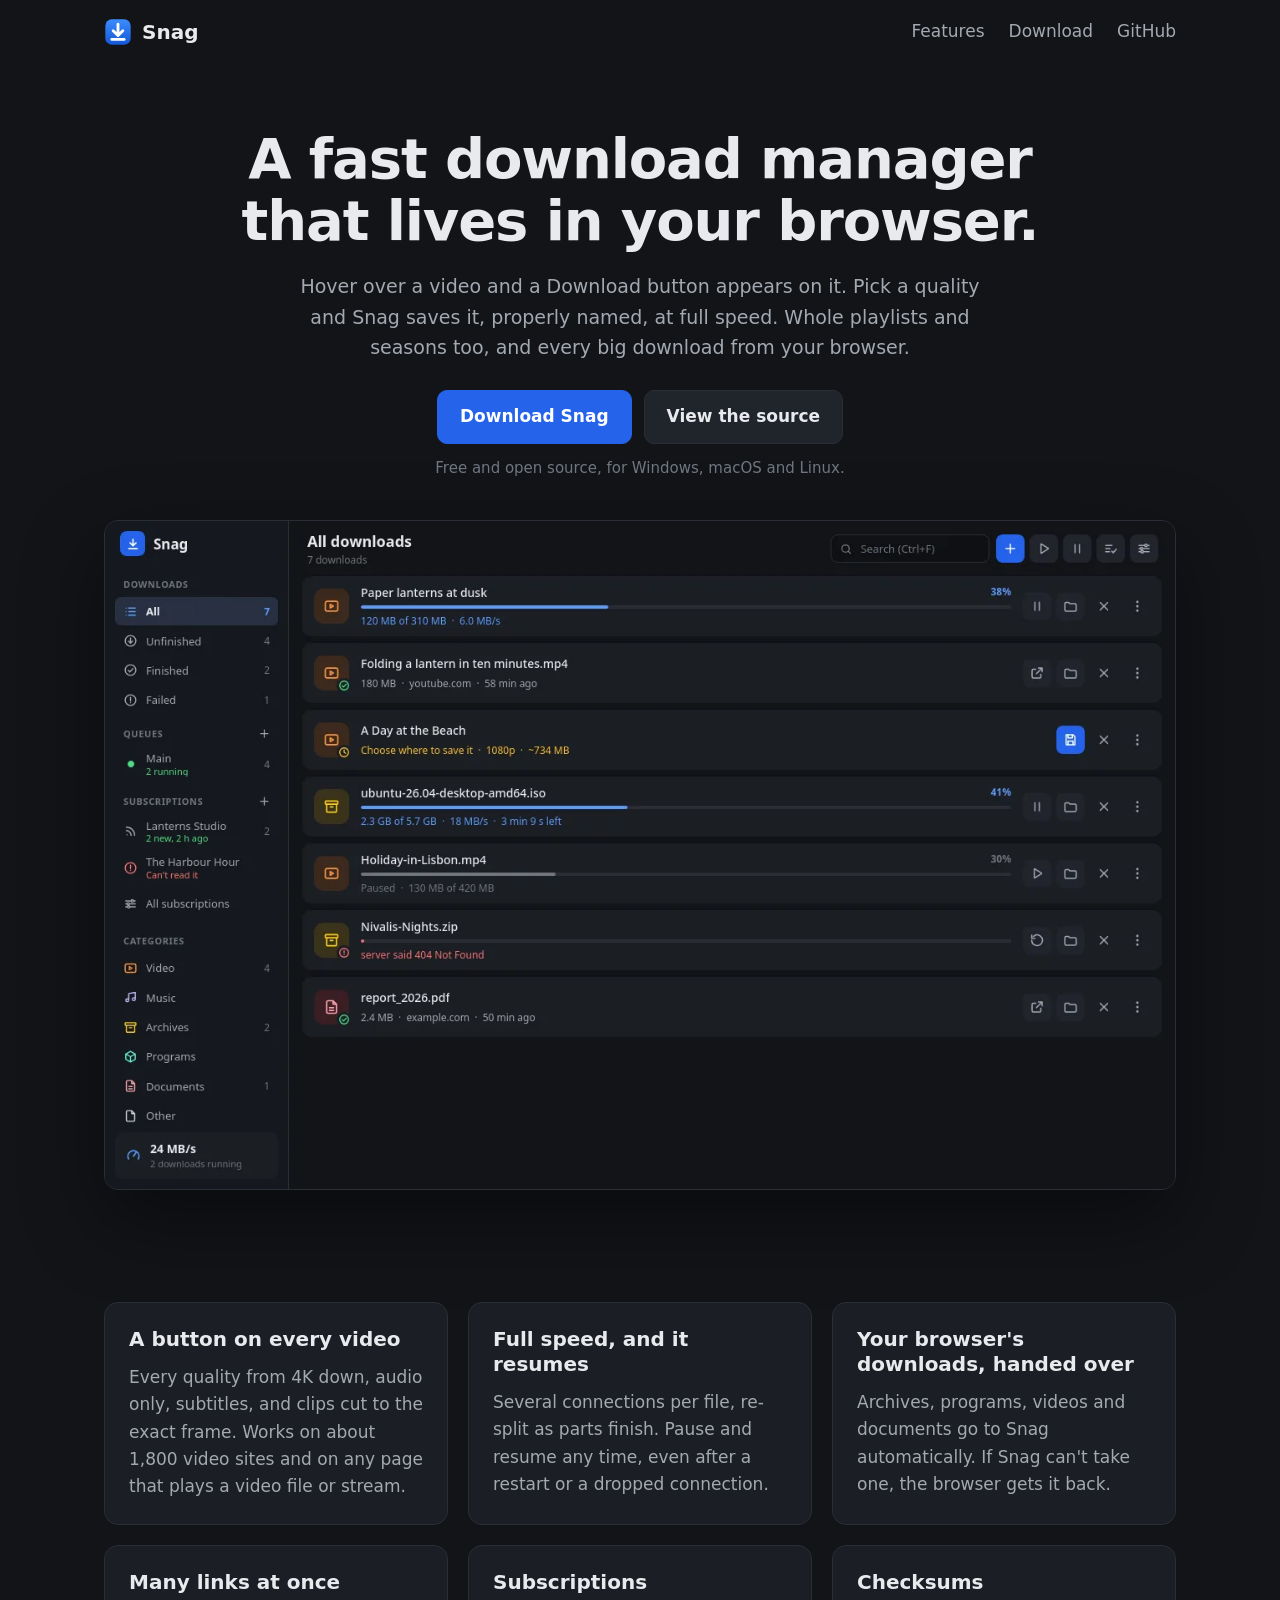
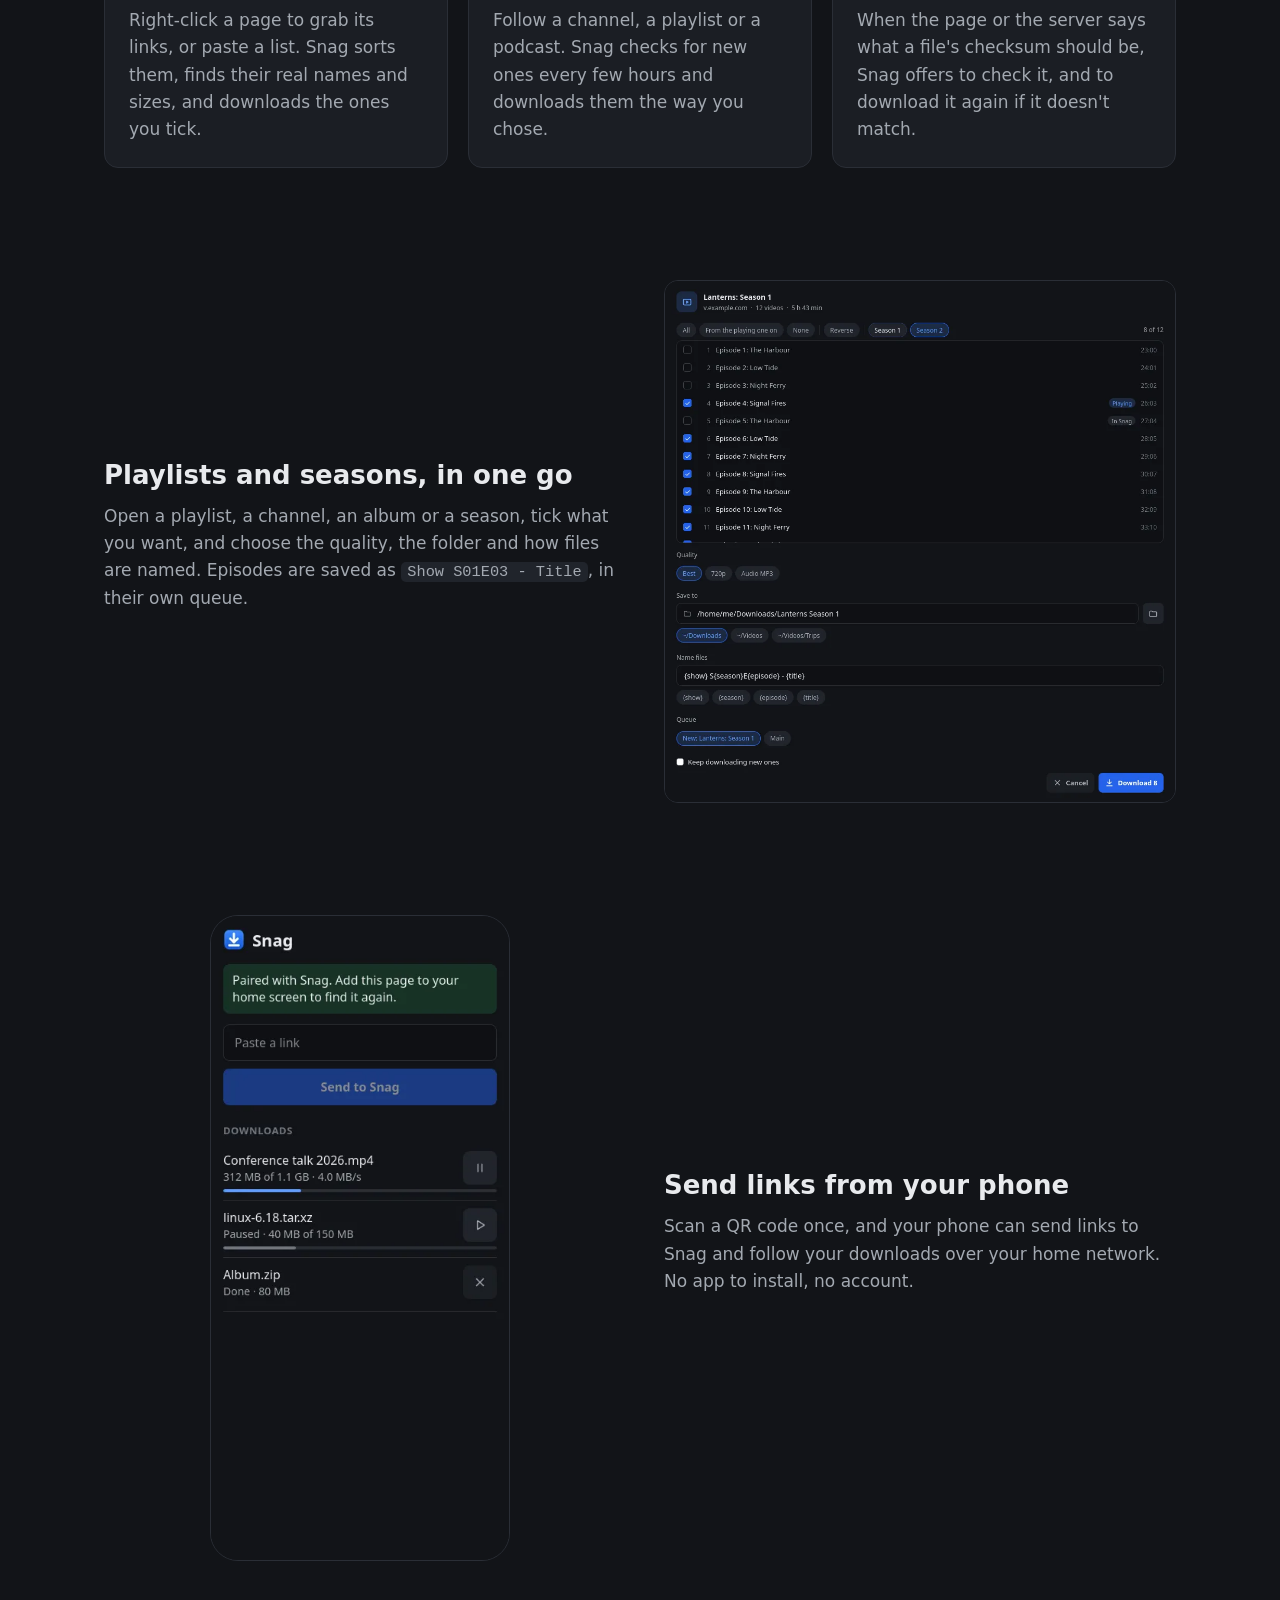
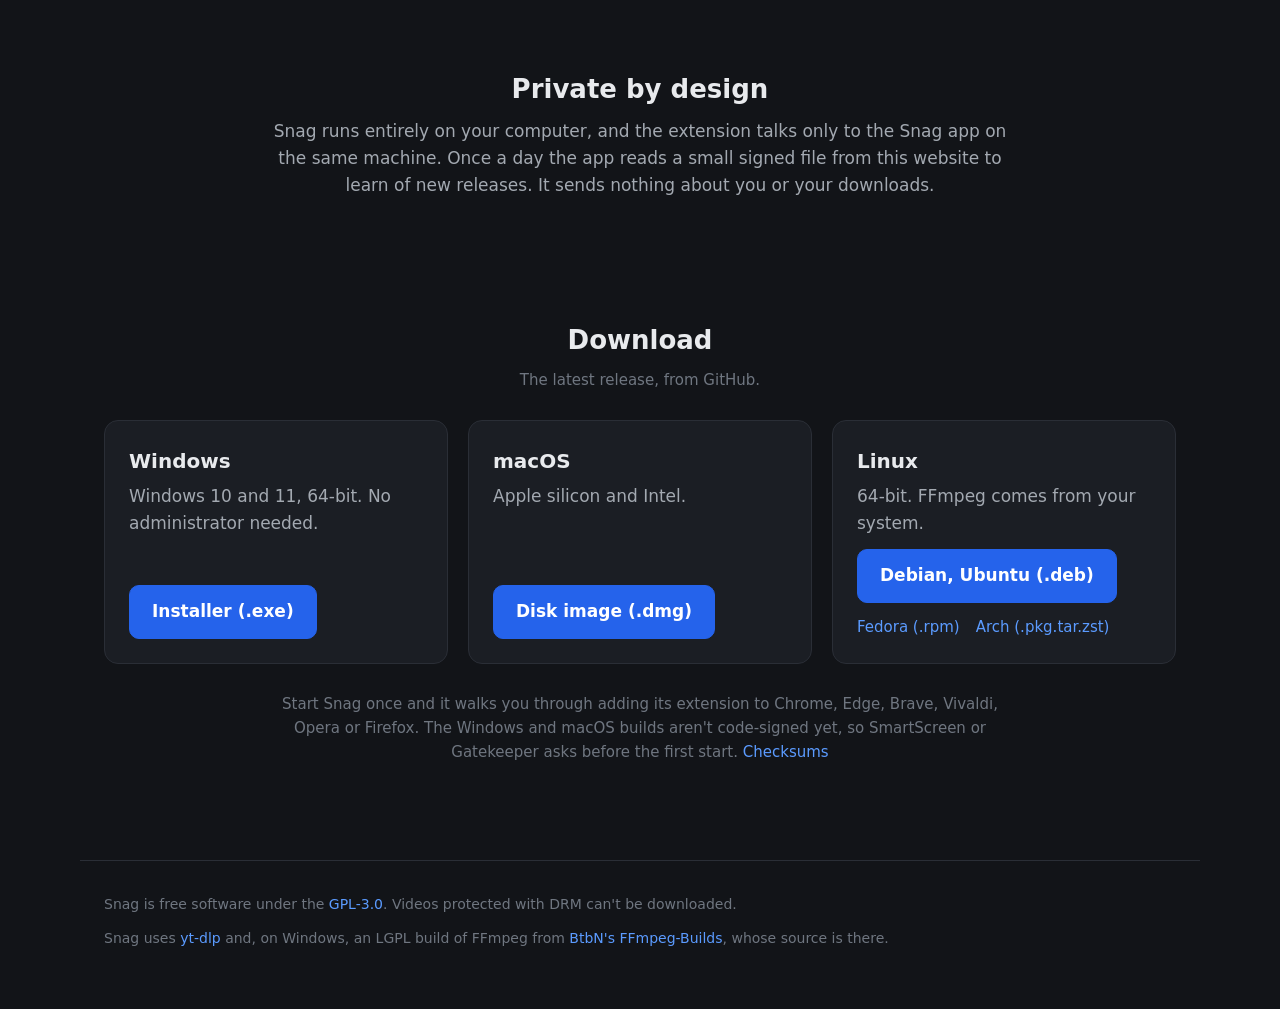
==== index.html @ f0775fe5 "snagdl.com: Snag's website, one static page for Cloudflare Pages" ====
<!doctype html>
<html lang="en">
  <head>
    <meta charset="utf-8" />
    <meta name="viewport" content="width=device-width, initial-scale=1" />
    <title>Snag: a fast download manager that lives in your browser</title>
    <meta
      name="description"
      content="Snag adds a Download button to videos, downloads whole playlists and seasons, and takes over big downloads from your browser. Free and open source, for Windows, macOS and Linux."
    />
    <meta name="theme-color" content="#121418" />
    <meta property="og:title" content="Snag" />
    <meta property="og:description" content="A fast download manager that lives in your browser." />
    <meta property="og:image" content="https://snagdl.com/img/app.webp" />
    <meta property="og:url" content="https://snagdl.com/" />
    <link rel="icon" href="/img/icon.svg" type="image/svg+xml" />
    <link rel="apple-touch-icon" href="/img/icon.png" />
    <link rel="stylesheet" href="/style.css" />
    <script src="/download.js" defer></script>
  </head>
  <body>
    <header class="top">
      <a class="brand" href="/"><img src="/img/icon.svg" alt="" width="28" height="28" />Snag</a>
      <nav>
        <a href="#features">Features</a>
        <a href="#download">Download</a>
        <a href="https://github.com/Roham1299/snag">GitHub</a>
      </nav>
    </header>

    <main>
      <section class="hero">
        <h1>A fast download manager that lives in your browser.</h1>
        <p class="lead">
          Hover over a video and a Download button appears on it. Pick a quality and Snag saves it,
          properly named, at full speed. Whole playlists and seasons too, and every big download
          from your browser.
        </p>
        <div class="cta">
          <a class="button primary" id="get" href="#download">Download Snag</a>
          <a class="button" href="https://github.com/Roham1299/snag">View the source</a>
        </div>
        <p class="small" id="get-note">Free and open source, for Windows, macOS and Linux.</p>
        <img
          class="shot"
          src="/img/app.webp"
          width="1280"
          height="800"
          alt="Snag's window: downloads with their progress, queues, subscriptions and categories"
        />
      </section>

      <section id="features" class="features">
        <article>
          <h2>A button on every video</h2>
          <p>
            Every quality from 4K down, audio only, subtitles, and clips cut to the exact frame.
            Works on about 1,800 video sites and on any page that plays a video file or stream.
          </p>
        </article>
        <article>
          <h2>Full speed, and it resumes</h2>
          <p>
            Several connections per file, re-split as parts finish. Pause and resume any time,
            even after a restart or a dropped connection.
          </p>
        </article>
        <article>
          <h2>Your browser's downloads, handed over</h2>
          <p>
            Archives, programs, videos and documents go to Snag automatically. If Snag can't take
            one, the browser gets it back.
          </p>
        </article>
        <article>
          <h2>Many links at once</h2>
          <p>
            Right-click a page to grab its links, or paste a list. Snag sorts them, finds their real
            names and sizes, and downloads the ones you tick.
          </p>
        </article>
        <article>
          <h2>Subscriptions</h2>
          <p>
            Follow a channel, a playlist or a podcast. Snag checks for new ones every few hours and
            downloads them the way you chose.
          </p>
        </article>
        <article>
          <h2>Checksums</h2>
          <p>
            When the page or the server says what a file's checksum should be, Snag offers to check
            it, and to download it again if it doesn't match.
          </p>
        </article>
      </section>

      <section class="split">
        <div>
          <h2>Playlists and seasons, in one go</h2>
          <p>
            Open a playlist, a channel, an album or a season, tick what you want, and choose the
            quality, the folder and how files are named. Episodes are saved as
            <code>Show S01E03 - Title</code>, in their own queue.
          </p>
        </div>
        <img
          src="/img/playlist.webp"
          width="980"
          height="1000"
          loading="lazy"
          alt="The Download playlist window: episodes ticked, quality, folder and file names"
        />
      </section>

      <section class="split reverse">
        <div>
          <h2>Send links from your phone</h2>
          <p>
            Scan a QR code once, and your phone can send links to Snag and follow your downloads
            over your home network. No app to install, no account.
          </p>
        </div>
        <img
          class="phone"
          src="/img/phone.webp"
          width="390"
          height="844"
          loading="lazy"
          alt="Snag's phone page: a box to paste a link, and the downloads with their progress"
        />
      </section>

      <section class="private">
        <h2>Private by design</h2>
        <p>
          Snag runs entirely on your computer, and the extension talks only to the Snag app on the
          same machine. Once a day the app reads a small signed file from this website to learn of
          new releases. It sends nothing about you or your downloads.
        </p>
      </section>

      <section id="download" class="download">
        <h2>Download</h2>
        <p class="small" id="version">The latest release, from GitHub.</p>
        <div class="platforms">
          <div class="platform">
            <h3>Windows</h3>
            <p>Windows 10 and 11, 64-bit. No administrator needed.</p>
            <a class="button primary" data-asset="windows" href="https://github.com/Roham1299/snag/releases/latest">Installer (.exe)</a>
          </div>
          <div class="platform">
            <h3>macOS</h3>
            <p>Apple silicon and Intel.</p>
            <a class="button primary" data-asset="macos" href="https://github.com/Roham1299/snag/releases/latest">Disk image (.dmg)</a>
          </div>
          <div class="platform">
            <h3>Linux</h3>
            <p>64-bit. FFmpeg comes from your system.</p>
            <a class="button primary" data-asset="deb" href="https://github.com/Roham1299/snag/releases/latest">Debian, Ubuntu (.deb)</a>
            <div class="more">
              <a data-asset="rpm" href="https://github.com/Roham1299/snag/releases/latest">Fedora (.rpm)</a>
              <a data-asset="arch" href="https://github.com/Roham1299/snag/releases/latest">Arch (.pkg.tar.zst)</a>
            </div>
          </div>
        </div>
        <p class="small">
          Start Snag once and it walks you through adding its extension to Chrome, Edge, Brave,
          Vivaldi, Opera or Firefox. The Windows and macOS builds aren't code-signed yet, so
          SmartScreen or Gatekeeper asks before the first start.
          <a id="sums" href="https://github.com/Roham1299/snag/releases/latest">Checksums</a>
        </p>
      </section>
    </main>

    <footer>
      <p>
        Snag is free software under the
        <a href="https://github.com/Roham1299/snag/blob/main/LICENSE">GPL-3.0</a>. Videos protected
        with DRM can't be downloaded.
      </p>
      <p>
        Snag uses <a href="https://github.com/yt-dlp/yt-dlp">yt-dlp</a> and, on Windows, an LGPL
        build of FFmpeg from
        <a href="https://github.com/BtbN/FFmpeg-Builds">BtbN's FFmpeg-Builds</a>, whose source is
        there.
      </p>
    </footer>
  </body>
</html>
---- style.css ----
:root {
  --background: #121418;
  --surface: #1b1e24;
  --raised: #20242b;
  --raised-hover: #2a2f37;
  --border: #2a2e36;
  --text: #e8eaed;
  --text-dim: #a3a9b1;
  --text-faint: #6f7680;
  --accent: #5b9bff;
  --accent-strong: #2563eb;
  --accent-hover: #3473f0;
  --radius: 10px;
  color-scheme: dark;
}

* {
  box-sizing: border-box;
}

html {
  scroll-behavior: smooth;
}

body {
  margin: 0;
  background: var(--background);
  color: var(--text);
  font:
    17px / 1.6 "Inter Variable",
    Inter,
    system-ui,
    -apple-system,
    "Segoe UI",
    sans-serif;
  -webkit-font-smoothing: antialiased;
}

a {
  color: var(--accent);
  text-decoration: none;
}

a:hover {
  text-decoration: underline;
}

code {
  padding: 1px 6px;
  border-radius: 5px;
  background: var(--raised);
  font-size: 0.9em;
}

img {
  max-width: 100%;
  height: auto;
}

.top {
  position: sticky;
  top: 0;
  z-index: 1;
  display: flex;
  align-items: center;
  justify-content: space-between;
  max-width: 1120px;
  margin: 0 auto;
  padding: 16px 24px;
  background: var(--background);
}

.brand {
  display: flex;
  align-items: center;
  gap: 10px;
  color: var(--text);
  font-size: 20px;
  font-weight: 700;
}

.brand:hover {
  text-decoration: none;
}

nav {
  display: flex;
  gap: 24px;
}

nav a {
  color: var(--text-dim);
}

main {
  max-width: 1120px;
  margin: 0 auto;
  padding: 0 24px;
}

section {
  padding: 56px 0;
}

h1 {
  max-width: 820px;
  margin: 0 auto 20px;
  font-size: clamp(34px, 5.5vw, 56px);
  line-height: 1.1;
  letter-spacing: -0.02em;
}

h2 {
  margin: 0 0 12px;
  font-size: 26px;
  line-height: 1.25;
}

h3 {
  margin: 0 0 6px;
  font-size: 20px;
}

p {
  margin: 0 0 12px;
  color: var(--text-dim);
}

.hero {
  padding-top: 64px;
  text-align: center;
}

.lead {
  max-width: 680px;
  margin: 0 auto 28px;
  font-size: 19px;
}

.cta {
  display: flex;
  flex-wrap: wrap;
  justify-content: center;
  gap: 12px;
  margin-bottom: 12px;
}

.button {
  display: inline-block;
  padding: 12px 22px;
  border: 1px solid var(--border);
  border-radius: var(--radius);
  background: var(--raised);
  color: var(--text);
  font-weight: 600;
  transition: background-color 0.15s;
}

.button:hover {
  background: var(--raised-hover);
  text-decoration: none;
}

.button.primary {
  border-color: var(--accent-strong);
  background: var(--accent-strong);
  color: white;
}

.button.primary:hover {
  background: var(--accent-hover);
}

.small {
  color: var(--text-faint);
  font-size: 15px;
}

.shot {
  display: block;
  margin: 40px auto 0;
  border: 1px solid var(--border);
  border-radius: 14px;
  box-shadow: 0 30px 80px rgb(0 0 0 / 45%);
}

.features {
  display: grid;
  grid-template-columns: repeat(auto-fit, minmax(300px, 1fr));
  gap: 20px;
}

.features article {
  padding: 24px;
  border: 1px solid var(--border);
  border-radius: 14px;
  background: var(--surface);
}

.features h2 {
  font-size: 20px;
}

.features p {
  margin: 0;
}

.split {
  display: grid;
  grid-template-columns: 1fr 1fr;
  align-items: center;
  gap: 48px;
}

.split img {
  border: 1px solid var(--border);
  border-radius: 14px;
}

.split.reverse > div {
  order: 2;
}

.split .phone {
  justify-self: center;
  width: 300px;
  border-radius: 28px;
}

.private {
  max-width: 760px;
  margin: 0 auto;
  text-align: center;
}

.download {
  text-align: center;
}

.platforms {
  display: grid;
  grid-template-columns: repeat(auto-fit, minmax(260px, 1fr));
  gap: 20px;
  margin: 28px 0;
  text-align: left;
}

.platform {
  display: flex;
  flex-direction: column;
  align-items: flex-start;
  padding: 24px;
  border: 1px solid var(--border);
  border-radius: 14px;
  background: var(--surface);
}

.platform p {
  flex: 1;
}

.platform .more {
  display: flex;
  gap: 16px;
  margin-top: 12px;
  font-size: 15px;
}

.download > .small {
  max-width: 720px;
  margin: 0 auto;
}

footer {
  max-width: 1120px;
  margin: 40px auto 0;
  padding: 32px 24px 48px;
  border-top: 1px solid var(--border);
}

footer p {
  color: var(--text-faint);
  font-size: 14px;
}

@media (max-width: 760px) {
  nav a:not(:last-child) {
    display: none;
  }

  .split {
    grid-template-columns: 1fr;
    gap: 24px;
  }

  .split.reverse > div {
    order: 0;
  }
}
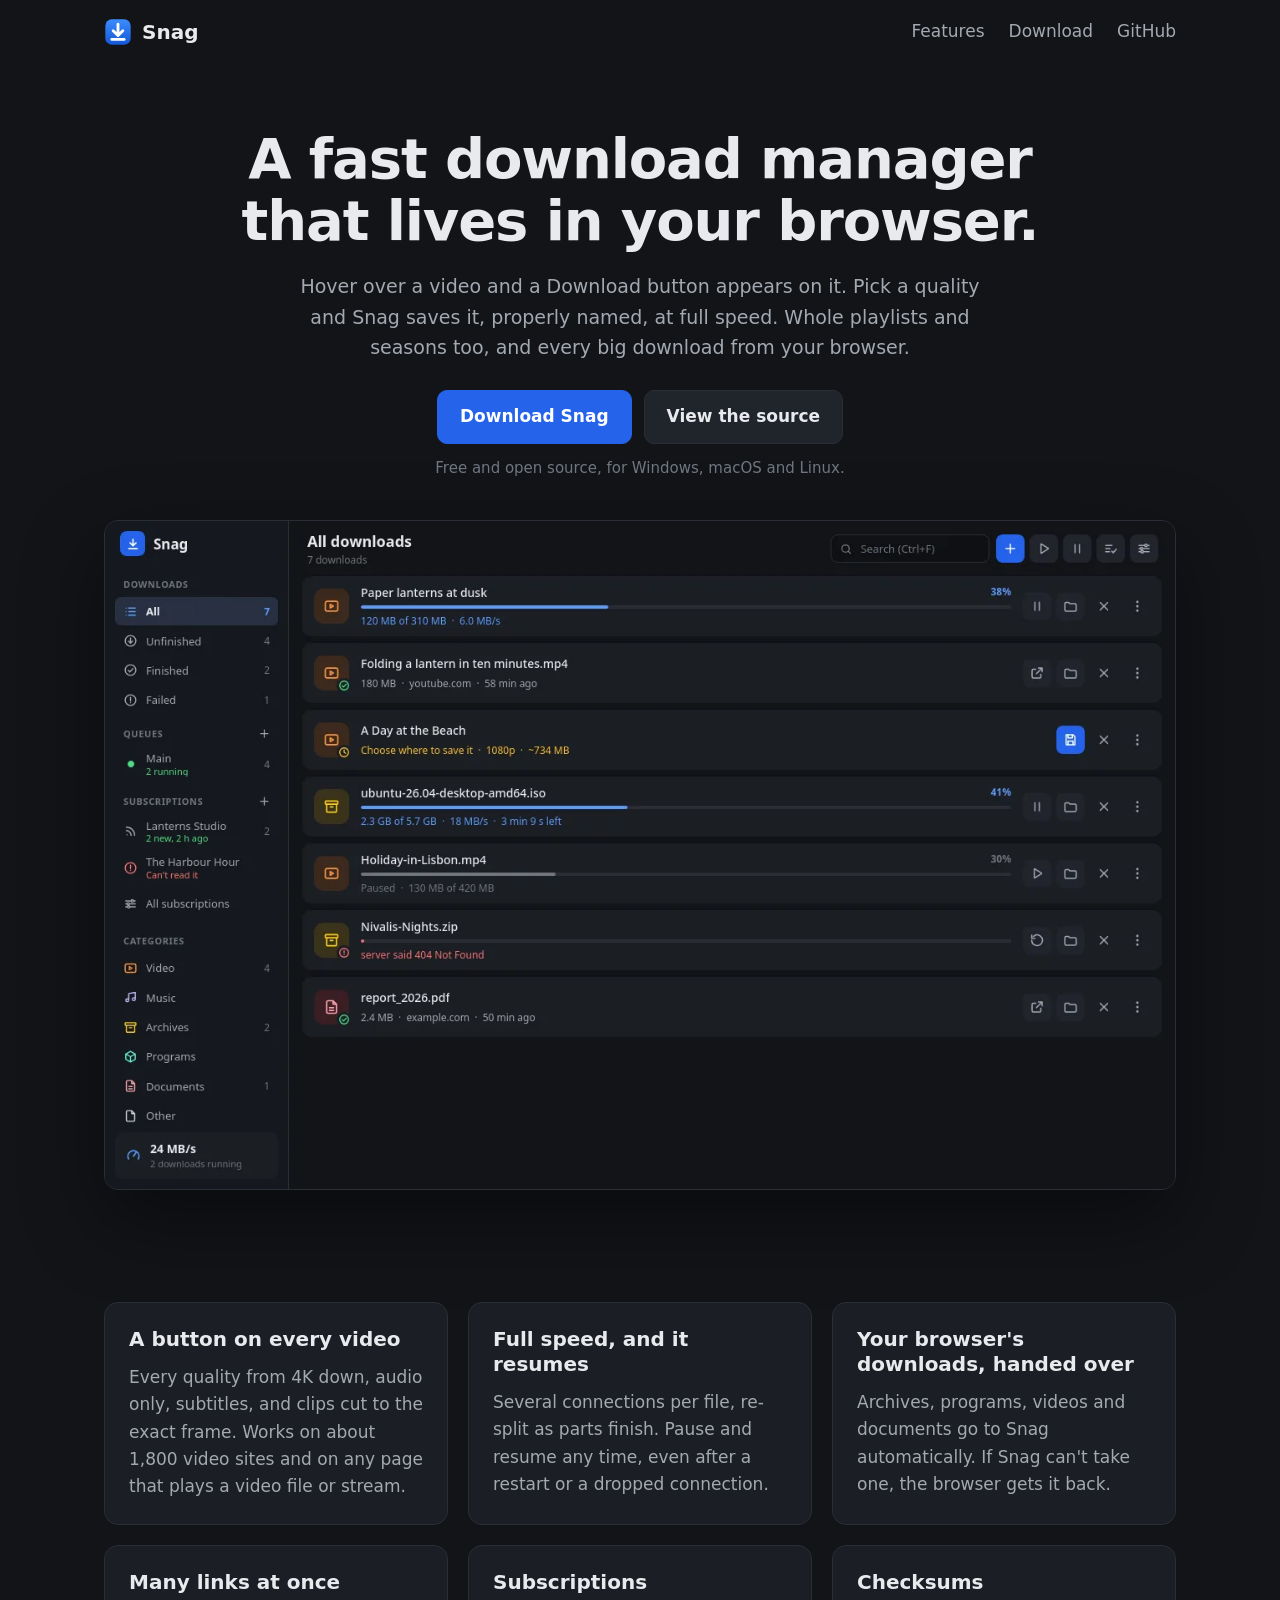
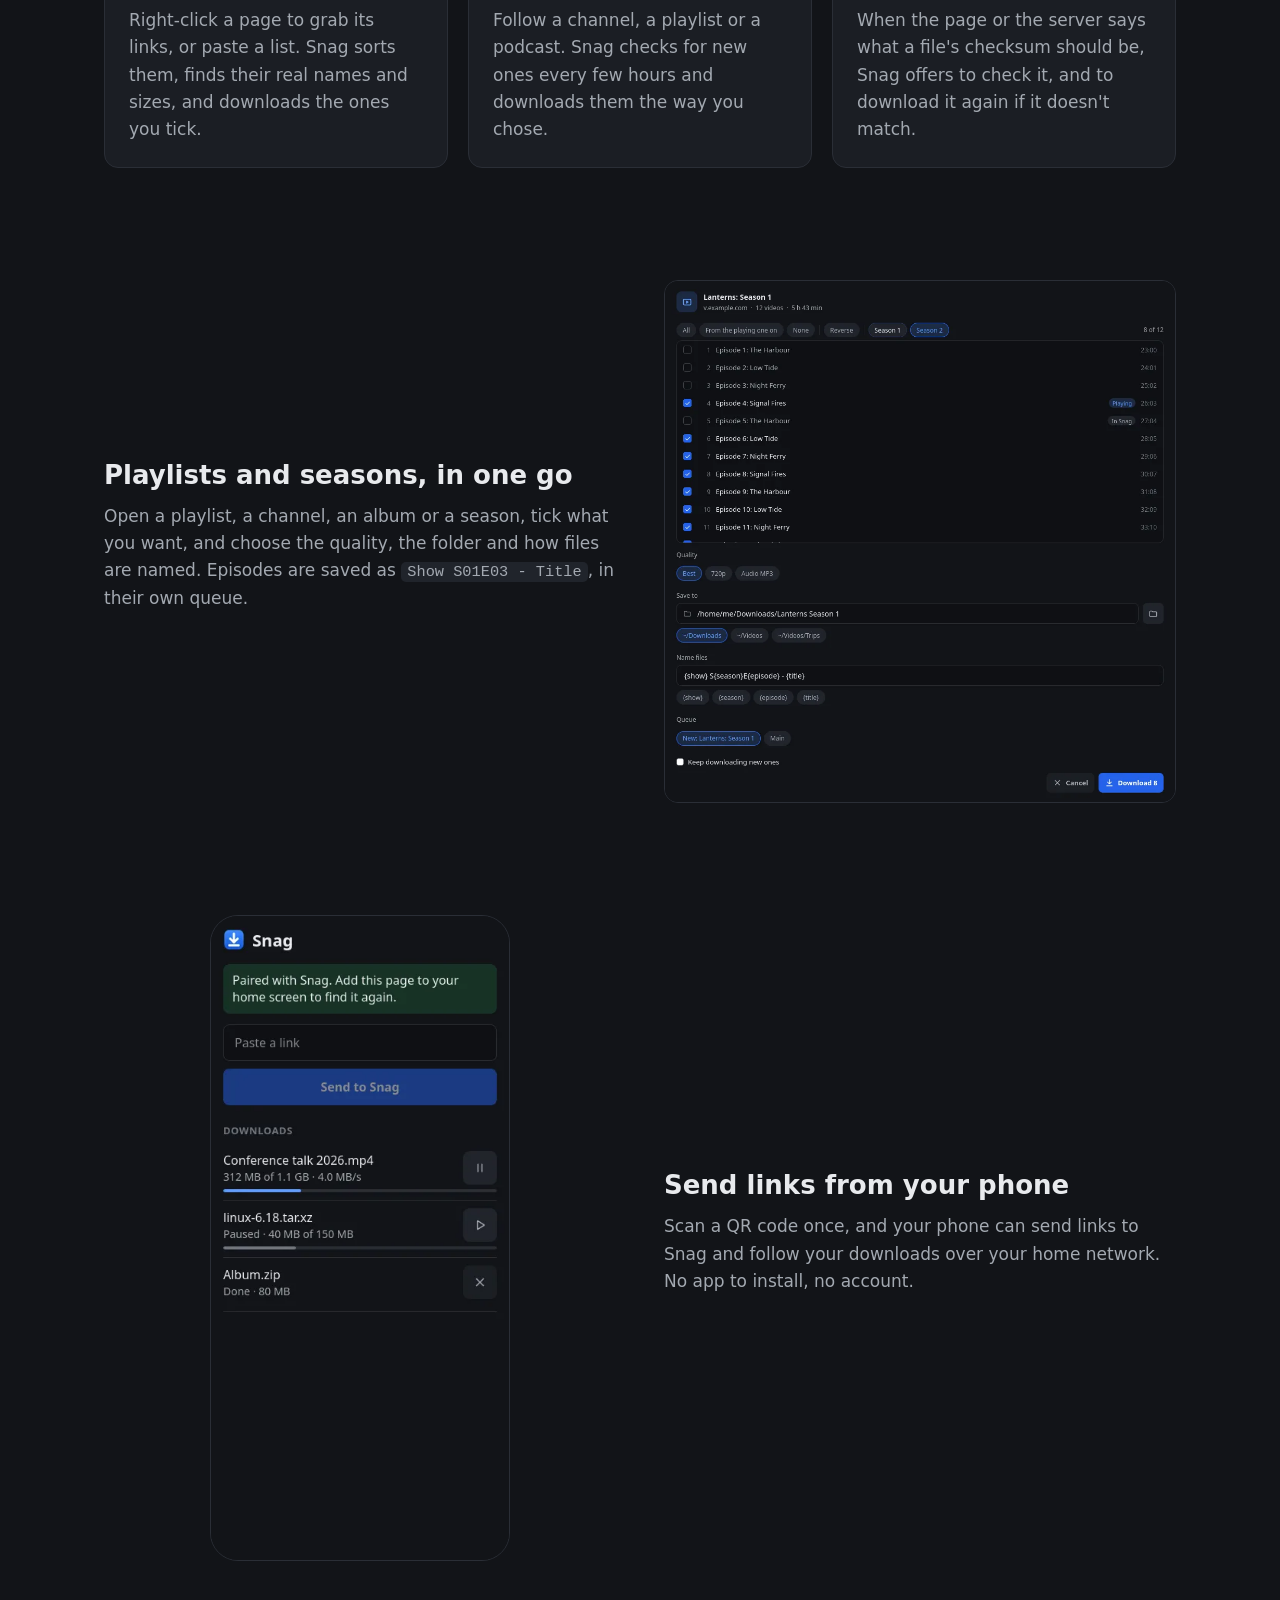
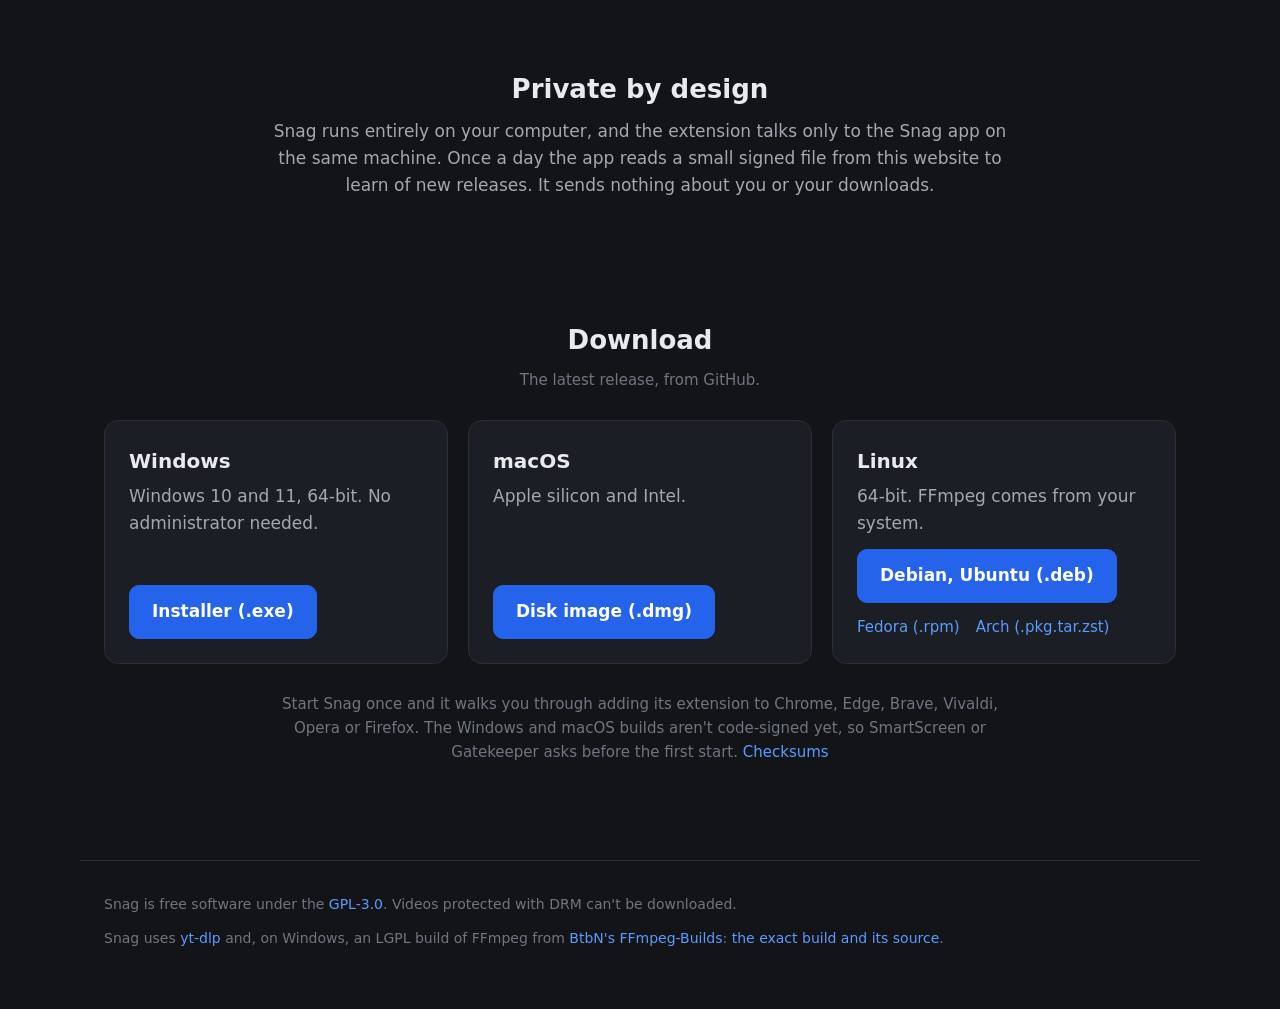
==== commit 1bccaf76: "Link the exact FFmpeg build the Windows installer brings, and its source" ====
--- a/index.html
+++ b/index.html
@@ -182,8 +182,8 @@
       <p>
         Snag uses <a href="https://github.com/yt-dlp/yt-dlp">yt-dlp</a> and, on Windows, an LGPL
         build of FFmpeg from
-        <a href="https://github.com/BtbN/FFmpeg-Builds">BtbN's FFmpeg-Builds</a>, whose source is
-        there.
+        <a href="https://github.com/BtbN/FFmpeg-Builds">BtbN's FFmpeg-Builds</a>:
+        <a href="https://github.com/Roham1299/snag/releases/tag/ffmpeg-n9.0.2-35-g9a9b70bb8c">the exact build and its source</a>.
       </p>
     </footer>
   </body>
